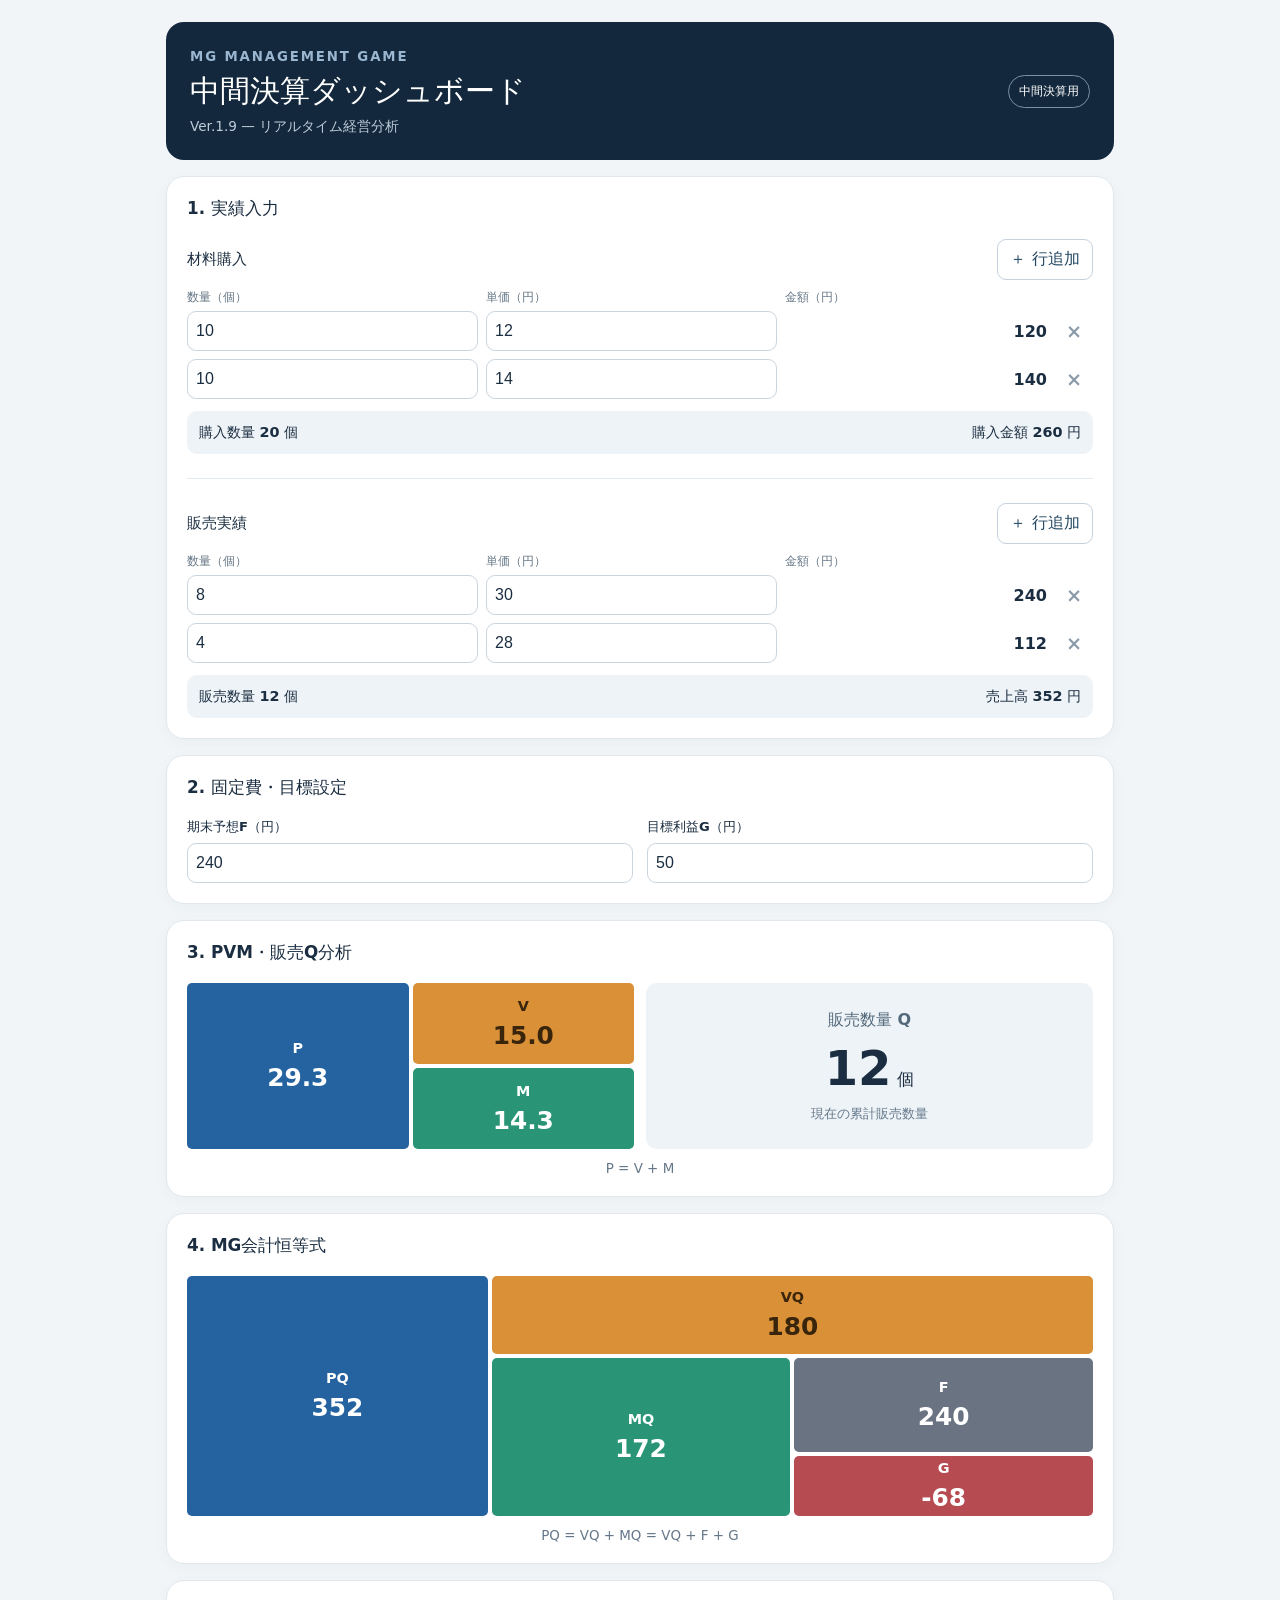
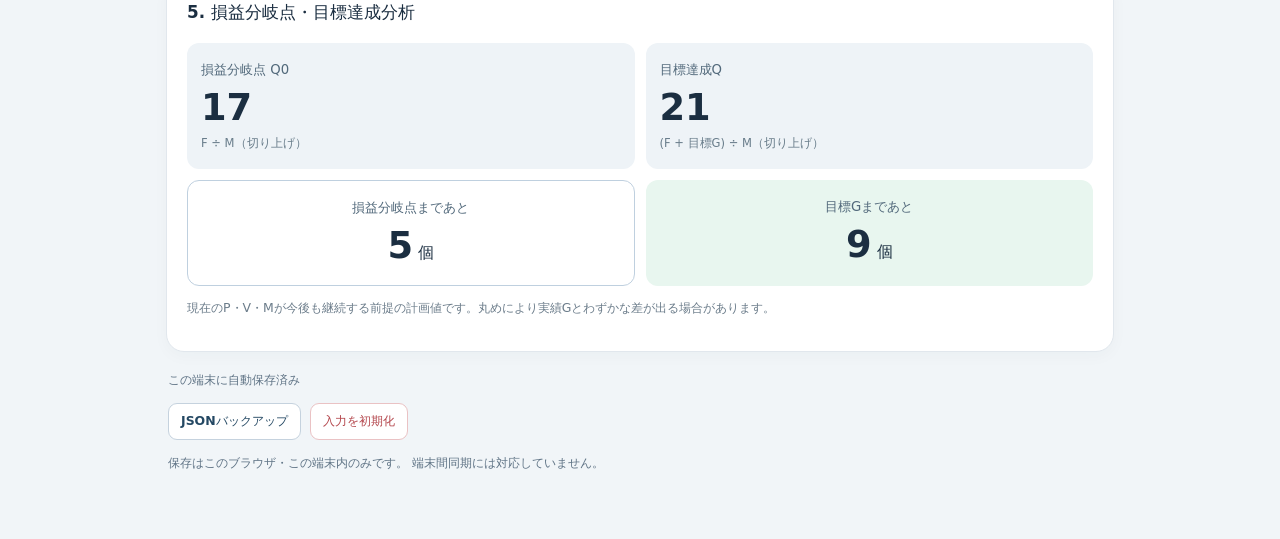
==== index.html @ 304bc78c "Initial commit - MG Dashboard ver1.9" ====
<!DOCTYPE html>
<html lang="ja">
<head>
  <meta charset="UTF-8">
  <meta name="viewport" content="width=device-width, initial-scale=1.0">
  <meta name="theme-color" content="#13283c">
  <title>MG 中間決算ダッシュボード</title>

  <link rel="stylesheet" href="style.css">
  <script src="script.js" defer></script>
</head>
<body>
  <main class="app">

    <header class="hero">
      <div>
        <small>MG MANAGEMENT GAME</small>
        <h1>中間決算ダッシュボード</h1>
        <p>Ver.1.9 — リアルタイム経営分析</p>
      </div>
      <span class="pill">中間決算用</span>
    </header>

    <!-- 1. 実績入力 -->
    <section class="panel">
      <h2>1. 実績入力</h2>

      <div class="group-heading">
        <h3>材料購入</h3>
        <button id="add-buy" class="outline" type="button">
          ＋ 行追加
        </button>
      </div>

      <div class="entry-head">
        <span>数量（個）</span>
        <span>単価（円）</span>
        <span>金額（円）</span>
        <span></span>
      </div>

      <div id="buy-rows" class="entry-list"></div>

      <div class="subtotals">
        <span>購入数量 <strong id="buy-q">—</strong> 個</span>
        <span>購入金額 <strong id="buy-a">—</strong> 円</span>
      </div>

      <hr>

      <div class="group-heading">
        <h3>販売実績</h3>
        <button id="add-sell" class="outline" type="button">
          ＋ 行追加
        </button>
      </div>

      <div class="entry-head">
        <span>数量（個）</span>
        <span>単価（円）</span>
        <span>金額（円）</span>
        <span></span>
      </div>

      <div id="sell-rows" class="entry-list"></div>

      <div class="subtotals">
        <span>販売数量 <strong id="sell-q">—</strong> 個</span>
        <span>売上高 <strong id="sell-a">—</strong> 円</span>
      </div>
    </section>

    <!-- 2. 固定費・目標設定 -->
    <section class="panel">
      <h2>2. 固定費・目標設定</h2>

      <div class="settings">
        <label>
          期末予想F（円）
          <input id="fixed" type="number"
                 min="0" step="1" inputmode="numeric">
        </label>

        <label>
          目標利益G（円）
          <input id="goal" type="number"
                 step="1" inputmode="numeric">
        </label>
      </div>
    </section>

    <!-- 3. PVM・販売Q分析 -->
    <section class="panel">
      <h2>3. PVM・販売Q分析</h2>

      <div class="pvm-row">
        <div class="pvm-diagram">
          <div class="tile blue">
            <span>P</span>
            <strong id="p">—</strong>
          </div>

          <div class="pvm-split">
            <div class="tile orange">
              <span>V</span>
              <strong id="v">—</strong>
            </div>

            <div class="tile green" id="m-tile">
              <span>M</span>
              <strong id="m">—</strong>
            </div>
          </div>
        </div>

        <div class="quantity-card">
          <span>販売数量 Q</span>
          <div><strong id="q">—</strong> 個</div>
          <small>現在の累計販売数量</small>
        </div>
      </div>

      <p class="formula">P = V + M</p>
    </section>

    <!-- 4. MG会計恒等式 -->
    <section class="panel">
      <h2>4. MG会計恒等式</h2>

      <div class="equation-diagram">
        <div class="tile blue pq">
          <span>PQ</span>
          <strong id="pq">—</strong>
        </div>

        <div class="right-diagram">
          <div class="tile orange vq">
            <span>VQ</span>
            <strong id="vq">—</strong>
          </div>

          <div class="bottom-diagram">
            <div class="tile green mq">
              <span>MQ</span>
              <strong id="mq">—</strong>
            </div>

            <div class="fg">
              <div class="tile gray">
                <span>F</span>
                <strong id="f">—</strong>
              </div>

              <div class="tile gain" id="g-tile">
                <span>G</span>
                <strong id="g">—</strong>
              </div>
            </div>
          </div>
        </div>
      </div>

      <p class="formula">
        PQ = VQ + MQ = VQ + F + G
      </p>
    </section>

    <!-- 5. 損益分岐点・目標達成分析 -->
    <section class="panel">
      <h2>5. 損益分岐点・目標達成分析</h2>

      <div class="results">
        <div class="metric">
          <span>損益分岐点 Q0</span>
          <strong id="q0">—</strong>
          <small>F ÷ M（切り上げ）</small>
        </div>

        <div class="metric">
          <span>目標達成Q</span>
          <strong id="qt">—</strong>
          <small>(F + 目標G) ÷ M（切り上げ）</small>
        </div>

        <div class="metric highlight">
          <span>損益分岐点まであと</span>
          <div><strong id="q0-left">—</strong> 個</div>
        </div>

        <div class="metric highlight goal">
          <span>目標Gまであと</span>
          <div><strong id="qt-left">—</strong> 個</div>
        </div>
      </div>

      <p class="notice" id="notice">
        現在のP・V・Mが継続する前提の計画値です。
      </p>
    </section>

    <!-- データ管理 -->
    <footer>
      <span id="save-status" aria-live="polite">
        ブラウザ内に自動保存します
      </span>

      <div class="actions">
        <button id="export" type="button" class="outline">
          JSONバックアップ
        </button>

        <button id="reset" type="button" class="danger">
          入力を初期化
        </button>
      </div>

      <p>
        保存はこのブラウザ・この端末内のみです。
        端末間同期には対応していません。
      </p>
    </footer>

  </main>
</body>
</html>
---- style.css ----
:root {
  font-family: system-ui, -apple-system, "Segoe UI", sans-serif;
  color: #1b2e41;
  background: #f1f5f8;
  font-synthesis: none;
}

* {
  box-sizing: border-box;
}

body {
  margin: 0;
}

.app {
  max-width: 980px;
  margin: auto;
  padding: 22px 16px 50px;
}

/* ヘッダー */
.hero {
  background: #13283c;
  color: #fff;
  border-radius: 18px;
  padding: 24px;
  display: flex;
  align-items: center;
  justify-content: space-between;
  gap: 16px;
  margin-bottom: 16px;
}

.hero small {
  letter-spacing: .14em;
  color: #9ab6d0;
  font-weight: 700;
}

.hero h1 {
  margin: 6px 0;
  font-size: clamp(1.2rem, 3vw, 1.9rem);
}

.hero p {
  margin: 0;
  font-size: .85rem;
  color: #bdccda;
}

.pill {
  border: 1px solid #7892aa;
  border-radius: 30px;
  white-space: nowrap;
  padding: 7px 10px;
  font-size: .75rem;
}

/* セクション */
.panel {
  background: #fff;
  border: 1px solid #e1e7ed;
  border-radius: 18px;
  padding: 20px;
  margin-bottom: 16px;
  box-shadow: 0 4px 16px #253b4d08;
}

h2 {
  font-size: 1.05rem;
  margin: 0 0 19px;
}

h3 {
  font-size: .96rem;
  margin: 0;
}

/* 入力エリア */
.group-heading {
  display: flex;
  justify-content: space-between;
  align-items: center;
  margin-bottom: 10px;
}

button {
  font: inherit;
  font-weight: 650;
  border-radius: 9px;
  padding: 9px 12px;
  cursor: pointer;
}

.outline {
  background: #fff;
  color: #244863;
  border: 1px solid #c5d2de;
}

.outline:hover {
  background: #eff5fa;
}

.danger {
  background: #fff;
  color: #b4474d;
  border: 1px solid #eac2c4;
}

.entry-head,
.entry-row {
  display: grid;
  grid-template-columns:
    minmax(0, 1fr)
    minmax(0, 1fr)
    minmax(0, .9fr)
    38px;
  align-items: center;
  gap: 8px;
}

.entry-head {
  font-size: .73rem;
  color: #667786;
  margin-bottom: 6px;
}

.entry-list {
  display: grid;
  gap: 8px;
}

.entry-row input,
.settings input {
  width: 100%;
  border: 1px solid #cbd5df;
  border-radius: 9px;
  padding: 10px 8px;
  font-size: 1rem;
  background: white;
  color: #1b2e41;
  min-width: 0;
}

.entry-row input:focus,
.settings input:focus {
  outline: 2px solid #4a92c7;
  outline-offset: 1px;
}

.entry-row input.invalid,
.settings input.invalid {
  border-color: #bd4650;
  background: #fff5f5;
}

.amount {
  font-weight: 650;
  text-align: right;
  overflow-wrap: anywhere;
  font-variant-numeric: tabular-nums;
}

.remove {
  padding: 8px 4px;
  background: transparent;
  border: 0;
  color: #8c9baa;
  font-size: 1.2rem;
}

.remove:disabled {
  opacity: .3;
  cursor: default;
}

.subtotals {
  display: flex;
  justify-content: space-between;
  flex-wrap: wrap;
  gap: 7px;
  background: #eef3f7;
  border-radius: 10px;
  padding: 12px;
  font-size: .9rem;
  margin-top: 12px;
}

hr {
  border: 0;
  border-top: 1px solid #e3eaf0;
  margin: 24px 0;
}

/* 固定費・目標設定 */
.settings {
  display: grid;
  grid-template-columns: 1fr 1fr;
  gap: 14px;
}

.settings label {
  font-size: .82rem;
  font-weight: 650;
  display: grid;
  gap: 7px;
}

/* PVM・Q ブロック図 */
.pvm-row {
  display: grid;
  grid-template-columns: 1fr 1fr;
  gap: 12px;
}

.pvm-diagram {
  display: grid;
  grid-template-columns: 1fr 1fr;
  gap: 4px;
  height: 166px;
}

.pvm-split {
  display: grid;
  grid-template-rows: 1fr 1fr;
  gap: 4px;
}

.tile {
  display: flex;
  flex-direction: column;
  justify-content: center;
  align-items: center;
  gap: 7px;
  min-width: 0;
  padding: 4px;
  border-radius: 5px;
  text-align: center;
  color: white;
}

.tile span {
  font-size: .9rem;
  font-weight: 650;
}

.tile strong {
  font-size: clamp(1rem, 3vw, 1.55rem);
  font-variant-numeric: tabular-nums;
  overflow-wrap: anywhere;
}

.blue {
  background: #2463a0;
}

.orange {
  background: #d99036;
  color: #39240c;
}

.green {
  background: #299576;
}

.gray {
  background: #697381;
}

.gain {
  background: #27865f;
}

.negative {
  background: #b64c51 !important;
  color: #fff;
}

.quantity-card {
  background: #eef3f7;
  border-radius: 11px;
  display: flex;
  flex-direction: column;
  align-items: center;
  justify-content: center;
  gap: 9px;
  text-align: center;
}

.quantity-card span {
  font-weight: 650;
  color: #52697b;
}

.quantity-card div {
  font-size: 1.05rem;
  font-weight: 700;
}

.quantity-card strong {
  font-size: clamp(2rem, 5vw, 3rem);
  font-variant-numeric: tabular-nums;
}

.quantity-card small {
  color: #64788b;
}

.formula {
  text-align: center;
  font-size: .84rem;
  color: #657789;
  margin: 12px 0 0;
}

/* 会計恒等式ブロック図 */
.equation-diagram {
  display: grid;
  grid-template-columns: 1fr 2fr;
  gap: 4px;
  height: 240px;
}

.right-diagram {
  display: grid;
  grid-template-rows: 78px 1fr;
  gap: 4px;
  min-height: 0;
}

.bottom-diagram {
  display: grid;
  grid-template-columns: 1fr 1fr;
  gap: 4px;
  min-height: 0;
}

.fg {
  display: grid;
  grid-template-rows: 2fr 1fr;
  gap: 4px;
  min-height: 0;
}

/* 損益分岐点・目標達成 */
.results {
  display: grid;
  grid-template-columns: 1fr 1fr;
  gap: 11px;
}

.metric {
  background: #eef3f7;
  border-radius: 12px;
  padding: 18px 14px;
  display: flex;
  flex-direction: column;
  gap: 7px;
}

.metric span {
  font-size: .83rem;
  color: #52697b;
}

.metric strong {
  font-size: clamp(1.6rem, 4vw, 2.3rem);
  font-variant-numeric: tabular-nums;
}

.metric small {
  font-size: .72rem;
  color: #697d8b;
}

.metric.highlight {
  border: 1px solid #bfd0df;
  background: white;
  align-items: center;
  text-align: center;
}

.metric.goal {
  background: #e8f6ef;
  border: 0;
}

.notice {
  color: #6b7c8a;
  font-size: .78rem;
  line-height: 1.6;
}

.notice.warn {
  color: #b4474d;
}

/* 保存・管理 */
footer {
  color: #607486;
  font-size: .78rem;
  padding: 4px 2px;
}

footer .actions {
  display: flex;
  gap: 9px;
  flex-wrap: wrap;
  margin: 14px 0;
}

footer p {
  line-height: 1.5;
}

#save-status {
  font-weight: 650;
}

/* スマートフォン対応 */
@media (max-width: 520px) {
  .app {
    padding: 9px 9px 40px;
  }

  .hero {
    padding: 17px 13px;
    border-radius: 12px;
  }

  .hero .pill {
    display: none;
  }

  .panel {
    padding: 14px 12px;
    border-radius: 12px;
  }

  .entry-head,
  .entry-row {
    grid-template-columns:
      minmax(0, 1fr)
      minmax(0, 1fr)
      minmax(0, .85fr)
      30px;
    gap: 5px;
  }

  .entry-row input {
    padding: 9px 5px;
  }

  .entry-head {
    font-size: .68rem;
  }

  .subtotals {
    font-size: .8rem;
  }

  .pvm-row {
    gap: 8px;
  }

  .pvm-diagram {
    height: 148px;
  }

  .quantity-card {
    height: 148px;
  }

  .quantity-card small {
    font-size: .64rem;
  }

  .tile strong {
    font-size: 1.05rem;
  }

  .equation-diagram {
    height: 220px;
  }

  .right-diagram {
    grid-template-rows: 72px 1fr;
  }

  .results {
    gap: 8px;
  }

  .metric {
    padding: 14px 10px;
  }

  .metric span {
    font-size: .75rem;
  }
}
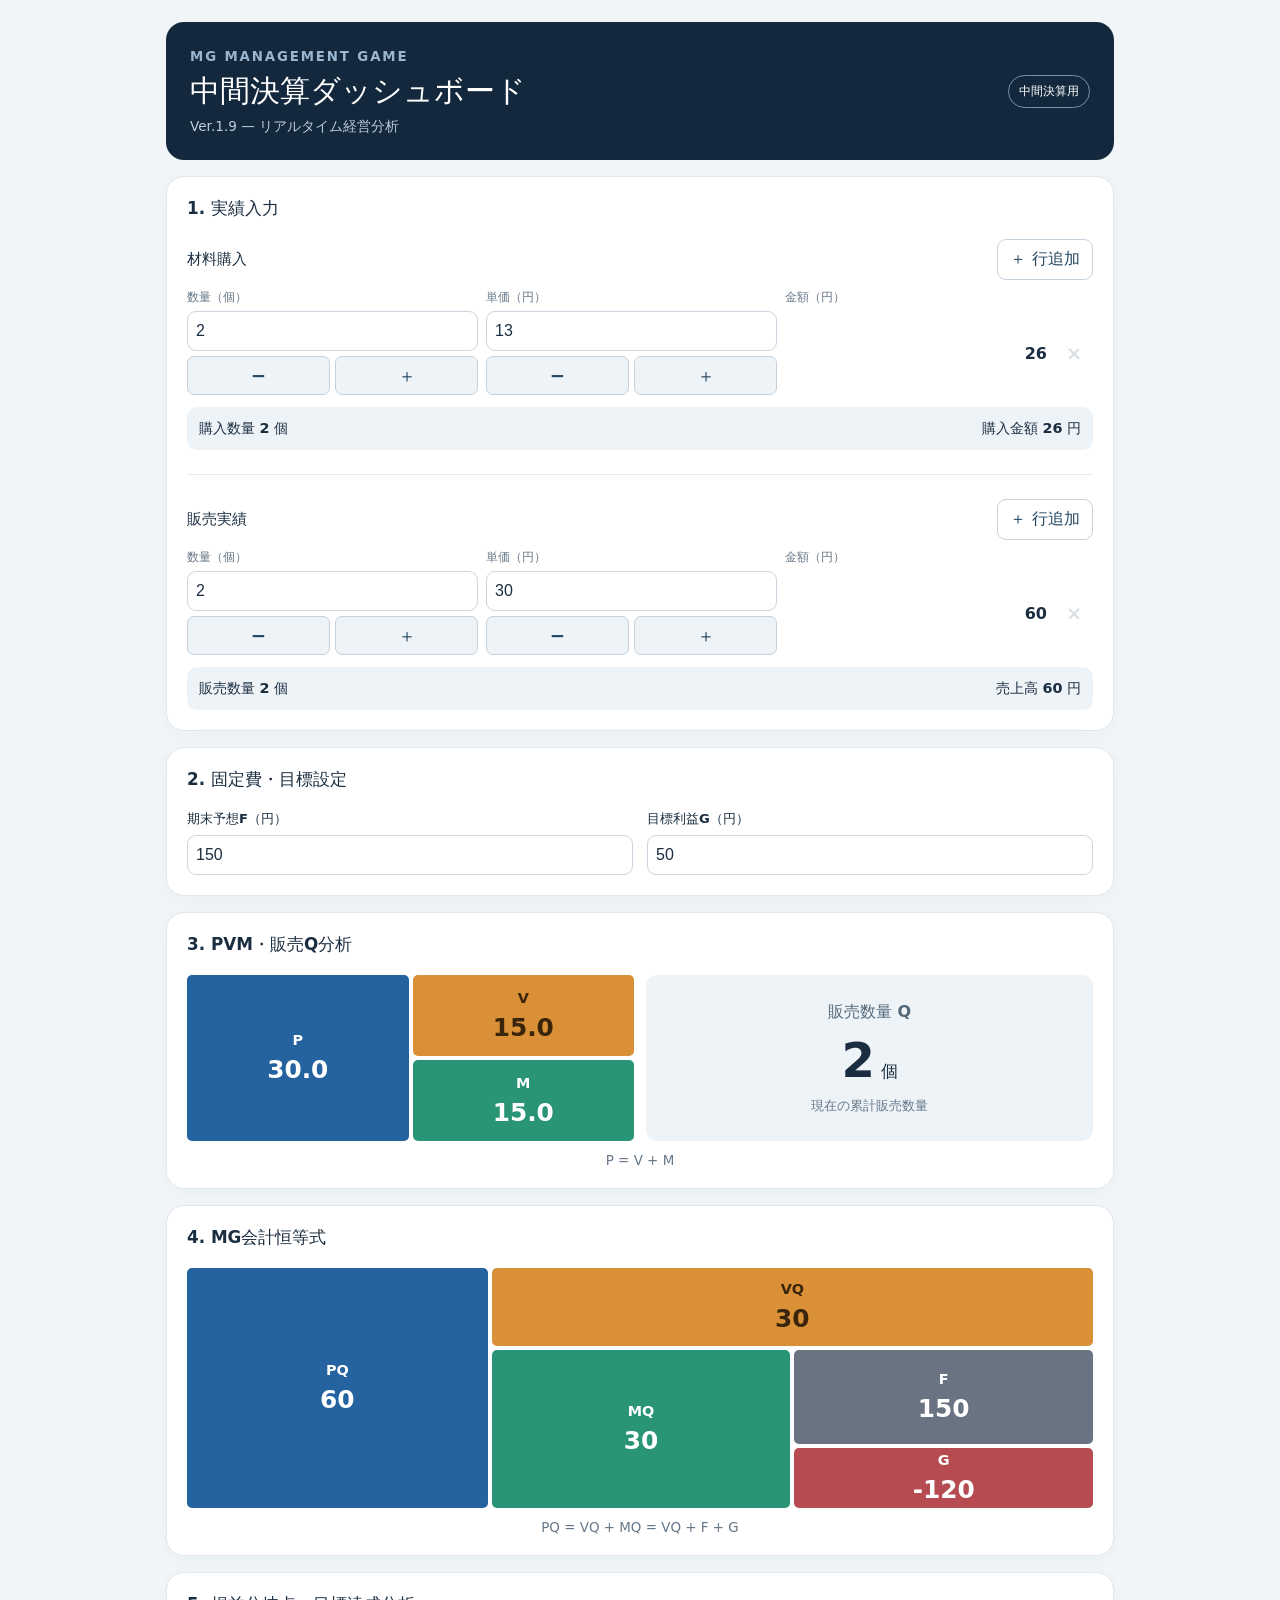
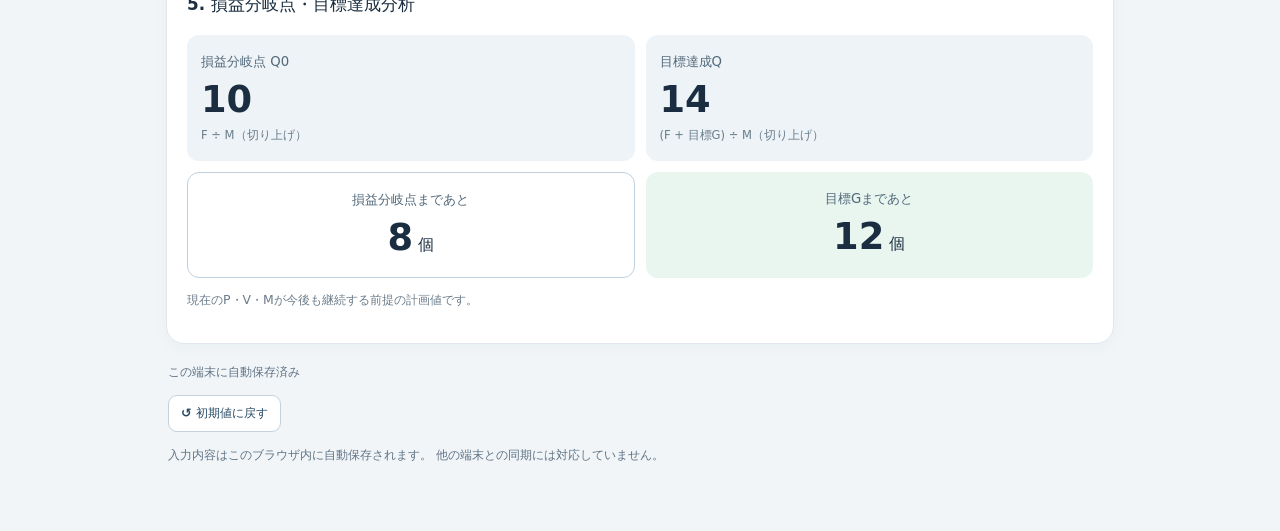
==== commit ca002bbc: "Update MG Dashboard to Ver.2.0" ====
--- a/index.html
+++ b/index.html
@@ -201,24 +201,20 @@
 
     <!-- データ管理 -->
     <footer>
-      <span id="save-status" aria-live="polite">
+    <span id="save-status" aria-live="polite">
         ブラウザ内に自動保存します
-      </span>
-
-      <div class="actions">
-        <button id="export" type="button" class="outline">
-          JSONバックアップ
+    </span>
+
+    <div class="actions">
+        <button id="reset" type="button" class="outline">
+        ↺ 初期値に戻す
         </button>
-
-        <button id="reset" type="button" class="danger">
-          入力を初期化
-        </button>
-      </div>
-
-      <p>
-        保存はこのブラウザ・この端末内のみです。
-        端末間同期には対応していません。
-      </p>
+    </div>
+
+    <p>
+        入力内容はこのブラウザ内に自動保存されます。
+        他の端末との同期には対応していません。
+    </p>
     </footer>
 
   </main>
--- a/style.css
+++ b/style.css
@@ -502,3 +502,65 @@
     font-size: .75rem;
   }
 }
+
+/* =====================================
+   Ver.2.0 入力操作改善
+   ===================================== */
+
+/* 数値入力欄とボタンを縦に配置 */
+.number-control {
+  display: flex;
+  flex-direction: column;
+  gap: 5px;
+  min-width: 0;
+}
+
+/* ±ボタンを数値の下に並べる */
+.step-buttons {
+  display: grid;
+  grid-template-columns: 1fr 1fr;
+  gap: 5px;
+}
+
+.step-button {
+  min-width: 0;
+  min-height: 36px;
+  padding: 6px 0;
+  border: 1px solid #c5d2de;
+  border-radius: 7px;
+  background: #eef3f7;
+  color: #244863;
+  font-size: 1.15rem;
+  font-weight: 700;
+  touch-action: manipulation;
+}
+
+.step-button:active {
+  background: #c9deed;
+}
+
+/* 金額は同行右側の中央に表示 */
+.entry-row .amount {
+  align-self: center;
+  text-align: right;
+}
+
+/* スマートフォンでの操作 */
+@media (max-width: 520px) {
+  .step-buttons {
+    gap: 4px;
+  }
+
+  .step-button {
+    min-height: 38px;
+    padding: 5px 0;
+  }
+
+  .entry-row {
+    align-items: center;
+  }
+
+  .entry-row .amount {
+    font-size: .85rem;
+  }
+}
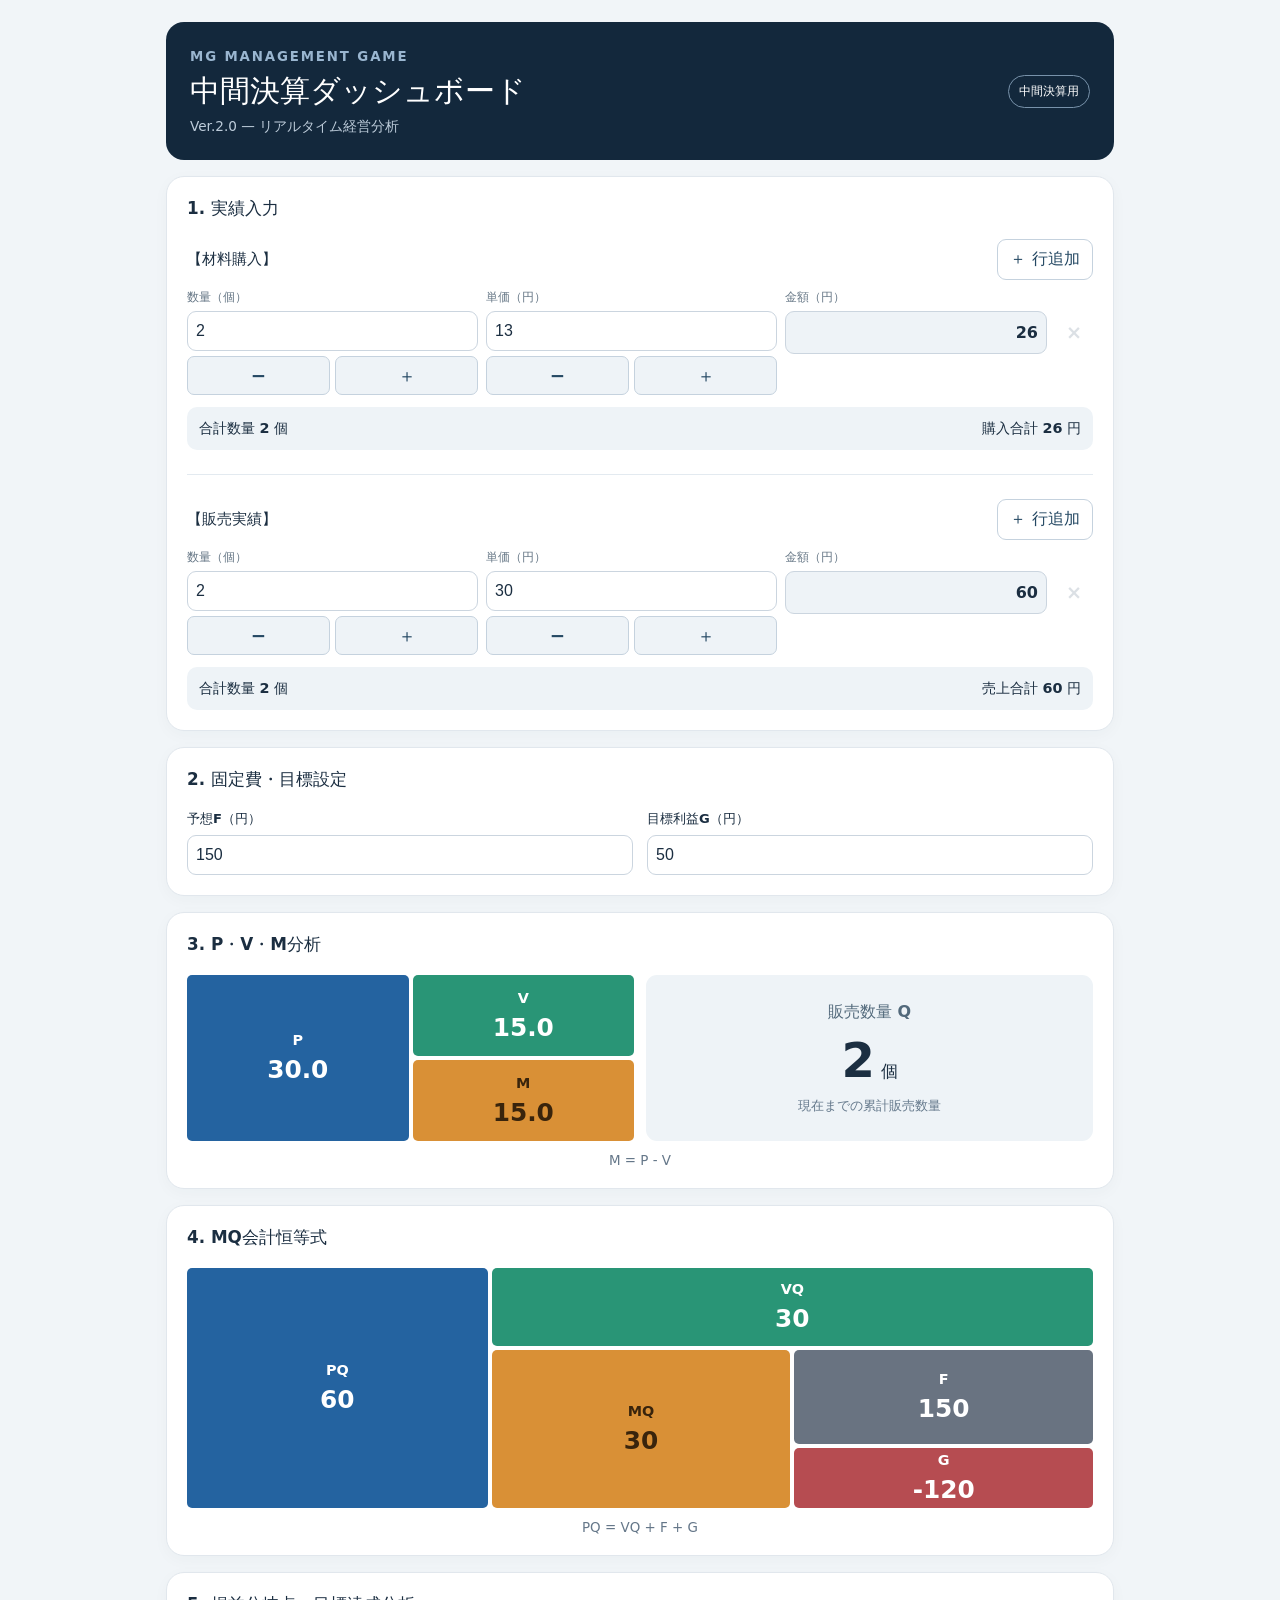
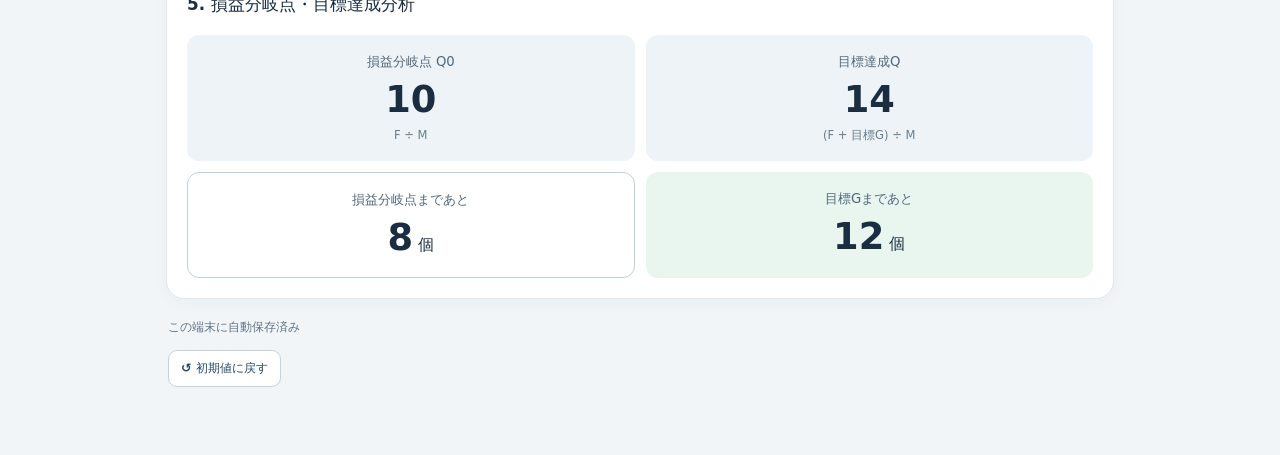
==== commit 11572422: "Update Ver2.0" ====
--- a/index.html
+++ b/index.html
@@ -17,7 +17,7 @@
       <div>
         <small>MG MANAGEMENT GAME</small>
         <h1>中間決算ダッシュボード</h1>
-        <p>Ver.1.9 — リアルタイム経営分析</p>
+        <p>Ver.2.0 — リアルタイム経営分析</p>
       </div>
       <span class="pill">中間決算用</span>
     </header>
@@ -27,7 +27,7 @@
       <h2>1. 実績入力</h2>
 
       <div class="group-heading">
-        <h3>材料購入</h3>
+        <h3>【材料購入】</h3>
         <button id="add-buy" class="outline" type="button">
           ＋ 行追加
         </button>
@@ -43,14 +43,14 @@
       <div id="buy-rows" class="entry-list"></div>
 
       <div class="subtotals">
-        <span>購入数量 <strong id="buy-q">—</strong> 個</span>
-        <span>購入金額 <strong id="buy-a">—</strong> 円</span>
+        <span>合計数量 <strong id="buy-q">—</strong> 個</span>
+        <span>購入合計 <strong id="buy-a">—</strong> 円</span>
       </div>
 
       <hr>
 
       <div class="group-heading">
-        <h3>販売実績</h3>
+        <h3>【販売実績】</h3>
         <button id="add-sell" class="outline" type="button">
           ＋ 行追加
         </button>
@@ -66,8 +66,8 @@
       <div id="sell-rows" class="entry-list"></div>
 
       <div class="subtotals">
-        <span>販売数量 <strong id="sell-q">—</strong> 個</span>
-        <span>売上高 <strong id="sell-a">—</strong> 円</span>
+        <span>合計数量 <strong id="sell-q">—</strong> 個</span>
+        <span>売上合計 <strong id="sell-a">—</strong> 円</span>
       </div>
     </section>
 
@@ -77,7 +77,7 @@
 
       <div class="settings">
         <label>
-          期末予想F（円）
+          予想F（円）
           <input id="fixed" type="number"
                  min="0" step="1" inputmode="numeric">
         </label>
@@ -92,7 +92,7 @@
 
     <!-- 3. PVM・販売Q分析 -->
     <section class="panel">
-      <h2>3. PVM・販売Q分析</h2>
+      <h2>3. P・V・M分析</h2>
 
       <div class="pvm-row">
         <div class="pvm-diagram">
@@ -102,12 +102,12 @@
           </div>
 
           <div class="pvm-split">
-            <div class="tile orange">
+            <div class="tile green">
               <span>V</span>
               <strong id="v">—</strong>
             </div>
 
-            <div class="tile green" id="m-tile">
+            <div class="tile orange" id="m-tile">
               <span>M</span>
               <strong id="m">—</strong>
             </div>
@@ -117,16 +117,16 @@
         <div class="quantity-card">
           <span>販売数量 Q</span>
           <div><strong id="q">—</strong> 個</div>
-          <small>現在の累計販売数量</small>
-        </div>
-      </div>
-
-      <p class="formula">P = V + M</p>
-    </section>
-
-    <!-- 4. MG会計恒等式 -->
-    <section class="panel">
-      <h2>4. MG会計恒等式</h2>
+          <small>現在までの累計販売数量</small>
+        </div>
+      </div>
+
+      <p class="formula">M = P - V</p>
+    </section>
+
+    <!-- 4. MQ会計恒等式 -->
+    <section class="panel">
+      <h2>4. MQ会計恒等式</h2>
 
       <div class="equation-diagram">
         <div class="tile blue pq">
@@ -135,13 +135,13 @@
         </div>
 
         <div class="right-diagram">
-          <div class="tile orange vq">
+          <div class="tile green vq">
             <span>VQ</span>
             <strong id="vq">—</strong>
           </div>
 
           <div class="bottom-diagram">
-            <div class="tile green mq">
+            <div class="tile orange mq">
               <span>MQ</span>
               <strong id="mq">—</strong>
             </div>
@@ -162,7 +162,7 @@
       </div>
 
       <p class="formula">
-        PQ = VQ + MQ = VQ + F + G
+        PQ = VQ + F + G
       </p>
     </section>
 
@@ -174,13 +174,13 @@
         <div class="metric">
           <span>損益分岐点 Q0</span>
           <strong id="q0">—</strong>
-          <small>F ÷ M（切り上げ）</small>
+          <small>F ÷ M</small>
         </div>
 
         <div class="metric">
           <span>目標達成Q</span>
           <strong id="qt">—</strong>
-          <small>(F + 目標G) ÷ M（切り上げ）</small>
+          <small>(F + 目標G) ÷ M</small>
         </div>
 
         <div class="metric highlight">
@@ -194,9 +194,6 @@
         </div>
       </div>
 
-      <p class="notice" id="notice">
-        現在のP・V・Mが継続する前提の計画値です。
-      </p>
     </section>
 
     <!-- データ管理 -->
@@ -210,11 +207,6 @@
         ↺ 初期値に戻す
         </button>
     </div>
-
-    <p>
-        入力内容はこのブラウザ内に自動保存されます。
-        他の端末との同期には対応していません。
-    </p>
     </footer>
 
   </main>
--- a/style.css
+++ b/style.css
@@ -564,3 +564,74 @@
     font-size: .85rem;
   }
 }
+
+/* =====================================
+   Ver.2.0 デザイン修正
+   ===================================== */
+
+/* V・VQを緑、M・MQをオレンジに変更 */
+.green {
+  background: #299576;
+  color: #fff;
+}
+
+.orange {
+  background: #d99036;
+  color: #39240c;
+}
+
+/* 実績入力の金額表示 */
+.entry-row .amount {
+  align-self: start;
+  display: flex;
+  justify-content: flex-end;
+  align-items: center;
+
+  height: 43px;
+  min-width: 0;
+  padding: 0 8px;
+
+  background: #eef3f7;
+  border: 1px solid #cbd5df;
+  border-radius: 9px;
+
+  color: #1b2e41;
+  font-weight: 700;
+  font-variant-numeric: tabular-nums;
+  text-align: right;
+}
+
+/* 数値ボタンを含む明細行は上揃え */
+.entry-row {
+  align-items: start;
+}
+
+/* 削除ボタンを入力欄の高さに合わせる */
+.entry-row .remove {
+  align-self: start;
+  height: 43px;
+}
+
+/* Q0・目標達成Qのカードを中央揃え */
+.results .metric:nth-child(1),
+.results .metric:nth-child(2) {
+  align-items: center;
+  text-align: center;
+}
+
+/* スマートフォン対応 */
+@media (max-width: 520px) {
+  .entry-row {
+    align-items: start;
+  }
+
+  .entry-row .amount {
+    height: 42px;
+    padding: 0 5px;
+    font-size: .85rem;
+  }
+
+  .entry-row .remove {
+    height: 42px;
+  }
+}
